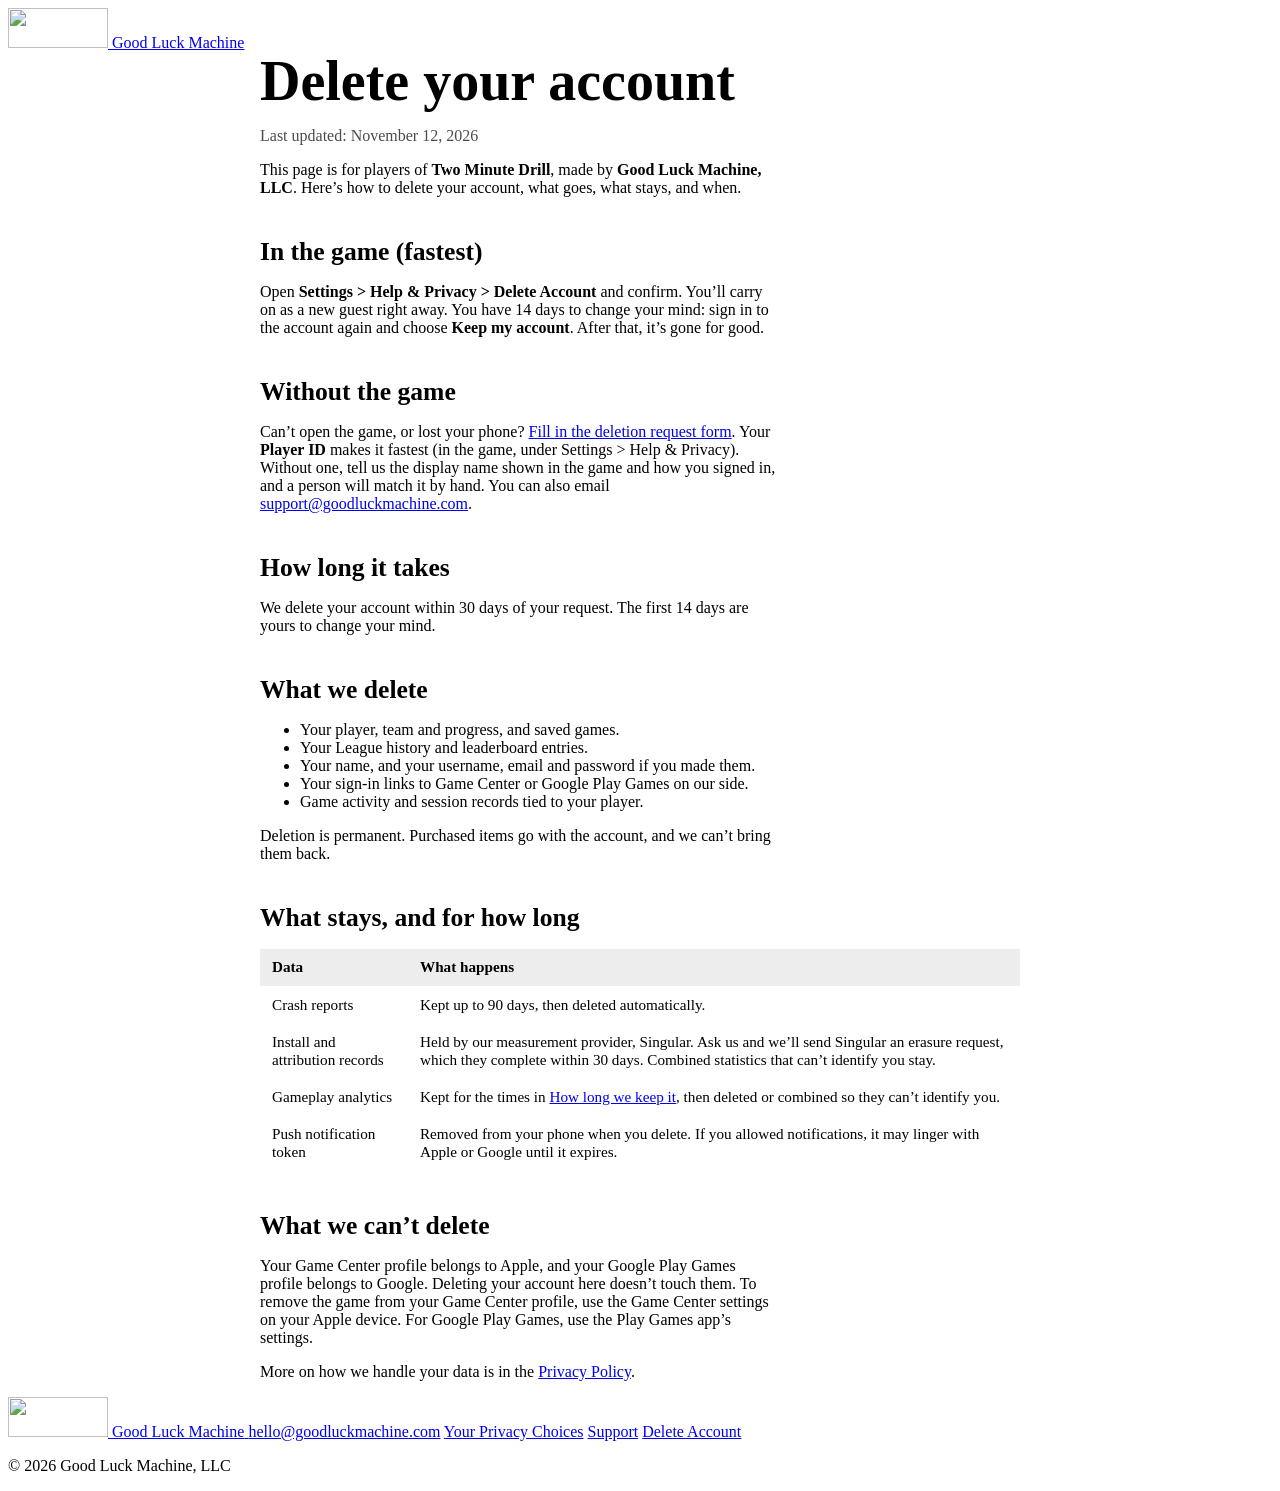
==== delete-account/index.html @ 895fca5c "Add support and delete-account pages, footer links, deletion link in privacy policy Co-Authored-By: " ====
<!doctype html>
<html lang="en">
  <head>
    <meta charset="UTF-8" />
    <meta name="viewport" content="width=device-width, initial-scale=1" />
    <meta name="description" content="How to delete your Two Minute Drill account, what is deleted and what is kept." />
    <meta name="theme-color" content="#f3f0e7" />
    <title>Delete your account — Good Luck Machine</title>
    <link rel="icon" href="../favicon.png" type="image/png" />
    <link rel="stylesheet" href="../styles.css" />
    <style>
      .policy {
        max-width: 760px;
        margin: 0 auto;
        padding: clamp(2rem, 6vw, 5rem) var(--pad);
      }
      .policy h1 {
        margin: 0 0 0.5rem;
        font-size: clamp(2.2rem, 6vw, 3.5rem);
        line-height: 1.05;
      }
      .policy h2 {
        margin: 2.5rem 0 0.5rem;
        font-size: clamp(1.25rem, 2.5vw, 1.6rem);
      }
      .policy p,
      .policy li {
        max-width: 65ch;
      }
      .table-wrap {
        overflow-x: auto;
        margin: 1rem 0;
      }
      .policy table {
        width: 100%;
        min-width: 560px;
        border-collapse: collapse;
        font-size: 0.95rem;
      }
      .policy th,
      .policy td {
        padding: 0.6rem 0.75rem;
        border: 2px solid var(--ink);
        text-align: left;
        vertical-align: top;
      }
      .policy th {
        background: rgba(36, 36, 42, 0.08);
      }
      .policy .updated {
        opacity: 0.7;
      }
    </style>
  </head>
  <body>
    <header class="site-header">
      <a class="wordmark" href="/" aria-label="Good Luck Machine, home">
        <img src="../assets/images/glm-logo.png" alt="" width="100" height="40" />
        <span>Good Luck Machine</span>
      </a>
    </header>

    <main class="policy" id="main">
      <h1>Delete your account</h1>
      <p class="updated">Last updated: November 12, 2026</p>
      <p>
        This page is for players of <strong>Two Minute Drill</strong>, made by
        <strong>Good Luck Machine, LLC</strong>. Here’s how to delete your
        account, what goes, what stays, and when.
      </p>

      <h2 id="in-app">In the game (fastest)</h2>
      <p>
        Open <strong>Settings &gt; Help &amp; Privacy &gt; Delete Account</strong>
        and confirm. You’ll carry on as a new guest right away. You have 14 days
        to change your mind: sign in to the account again and choose
        <strong>Keep my account</strong>. After that, it’s gone for good.
      </p>

      <h2 id="on-the-web">Without the game</h2>
      <p>
        Can’t open the game, or lost your phone?
        <a href="https://docs.google.com/forms/d/1GGKLIc24HUA5CSSPWOeoFz0nBloFnebU02pE1_n6dzg/viewform">Fill in the deletion request form</a>.
        Your <strong>Player ID</strong> makes it fastest (in the game, under
        Settings &gt; Help &amp; Privacy). Without one, tell us the display name
        shown in the game and how you signed in, and a person will match it by
        hand. You can also email
        <a href="mailto:support@goodluckmachine.com?subject=Account%20deletion%20request">support@goodluckmachine.com</a>.
      </p>

      <h2 id="timing">How long it takes</h2>
      <p>
        We delete your account within 30 days of your request. The first 14 days
        are yours to change your mind.
      </p>

      <h2 id="deleted">What we delete</h2>
      <ul>
        <li>Your player, team and progress, and saved games.</li>
        <li>Your League history and leaderboard entries.</li>
        <li>Your name, and your username, email and password if you made them.</li>
        <li>Your sign-in links to Game Center or Google Play Games on our side.</li>
        <li>Game activity and session records tied to your player.</li>
      </ul>
      <p>
        Deletion is permanent. Purchased items go with the account, and we can’t
        bring them back.
      </p>

      <h2 id="kept">What stays, and for how long</h2>
      <div class="table-wrap">
        <table>
          <tr><th>Data</th><th>What happens</th></tr>
          <tr><td>Crash reports</td><td>Kept up to 90 days, then deleted automatically.</td></tr>
          <tr><td>Install and attribution records</td><td>Held by our measurement provider, Singular. Ask us and we’ll send Singular an erasure request, which they complete within 30 days. Combined statistics that can’t identify you stay.</td></tr>
          <tr><td>Gameplay analytics</td><td>Kept for the times in <a href="../privacy/#retention">How long we keep it</a>, then deleted or combined so they can’t identify you.</td></tr>
          <tr><td>Push notification token</td><td>Removed from your phone when you delete. If you allowed notifications, it may linger with Apple or Google until it expires.</td></tr>
        </table>
      </div>

      <h2 id="platforms">What we can’t delete</h2>
      <p>
        Your Game Center profile belongs to Apple, and your Google Play Games
        profile belongs to Google. Deleting your account here doesn’t touch them.
        To remove the game from your Game Center profile, use the Game Center
        settings on your Apple device. For Google Play Games, use the Play Games
        app’s settings.
      </p>
      <p>
        More on how we handle your data is in the <a href="../privacy/">Privacy Policy</a>.
      </p>
    </main>

    <footer>
      <a class="footer-name" href="/">
        <img src="../assets/images/glm-logo.png" alt="" width="100" height="40" />
        <span>Good Luck Machine</span>
      </a>
      <a href="mailto:hello@goodluckmachine.com">hello@goodluckmachine.com</a>
      <a href="../privacy/#us-rights">Your Privacy Choices</a>
      <a href="../support/">Support</a>
      <a href="../delete-account/">Delete Account</a>
      <p>© 2026 Good Luck Machine, LLC</p>
    </footer>
  </body>
</html>
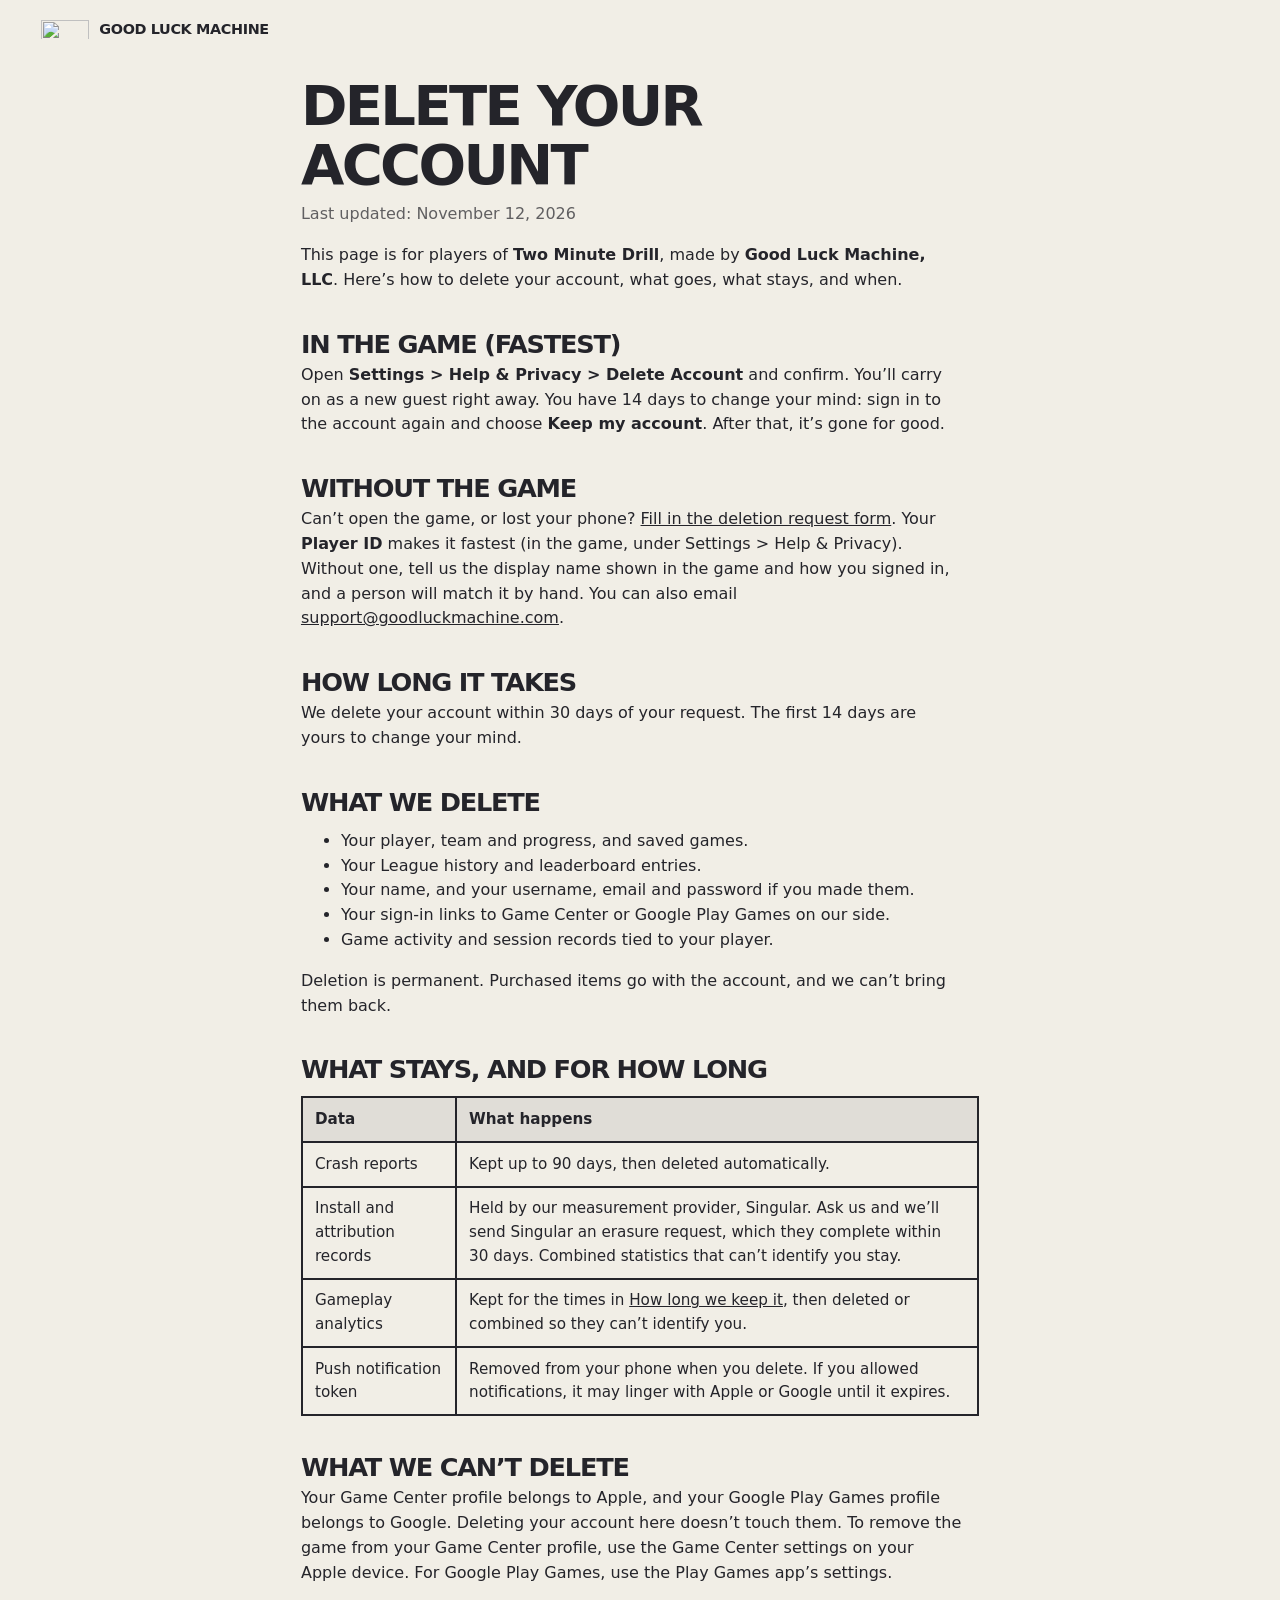
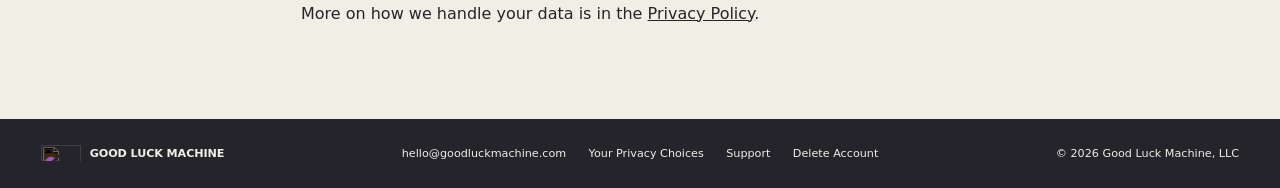
==== commit 5ea17141: "Fix footer layout: group links in one column Co-Authored-By: Claude Sonnet 5.5 <noreply@anthropic.co" ====
--- a/delete-account/index.html
+++ b/delete-account/index.html
@@ -136,10 +136,12 @@
         <img src="../assets/images/glm-logo.png" alt="" width="100" height="40" />
         <span>Good Luck Machine</span>
       </a>
-      <a href="mailto:hello@goodluckmachine.com">hello@goodluckmachine.com</a>
-      <a href="../privacy/#us-rights">Your Privacy Choices</a>
-      <a href="../support/">Support</a>
-      <a href="../delete-account/">Delete Account</a>
+      <nav class="footer-links" aria-label="Footer">
+        <a href="mailto:hello@goodluckmachine.com">hello@goodluckmachine.com</a>
+        <a href="../privacy/#us-rights">Your Privacy Choices</a>
+        <a href="../support/">Support</a>
+        <a href="../delete-account/">Delete Account</a>
+      </nav>
       <p>© 2026 Good Luck Machine, LLC</p>
     </footer>
   </body>
--- a/styles.css
+++ b/styles.css
@@ -0,0 +1,586 @@
+@font-face {
+  font-family: "Geist";
+  src: url("assets/fonts/Geist-Variable.woff2") format("woff2-variations");
+  font-style: normal;
+  font-weight: 100 900;
+  font-display: swap;
+}
+
+:root {
+  --paper: #f1eee6;
+  --ink: #24242a;
+  --blue: #2050bb;
+  --green: #469b49;
+  --orange: #e98030;
+  --yellow: #e1b43d;
+  --line: 3px solid var(--ink);
+  --pad: clamp(1rem, 3.2vw, 3.5rem);
+}
+
+* {
+  box-sizing: border-box;
+}
+
+html {
+  width: 100%;
+  max-width: 100%;
+  scroll-behavior: smooth;
+  overflow-x: hidden;
+  overflow-x: clip;
+}
+
+body {
+  width: 100%;
+  max-width: 100%;
+  margin: 0;
+  overflow-x: hidden;
+  overflow-x: clip;
+  background: var(--paper);
+  color: var(--ink);
+  font-family: "Geist", system-ui, sans-serif;
+  font-weight: 400;
+  line-height: 1.55;
+  text-rendering: optimizeLegibility;
+  -webkit-font-smoothing: antialiased;
+}
+
+main,
+section,
+footer {
+  width: 100%;
+  max-width: 100%;
+}
+
+a {
+  color: inherit;
+}
+
+button {
+  color: inherit;
+  font: inherit;
+}
+
+p {
+  max-width: 65ch;
+  line-height: 1.55;
+  text-wrap: pretty;
+}
+
+.section-blurb {
+  width: 100%;
+  max-width: 540px;
+  font-size: clamp(1rem, 1.25vw, 1.2rem);
+  font-weight: 400;
+  line-height: 1.55;
+}
+
+.skip-link {
+  position: fixed;
+  z-index: 100;
+  top: 1rem;
+  left: 1rem;
+  padding: 0.7rem 1rem;
+  border: var(--line);
+  background: var(--yellow);
+  font-weight: 700;
+  transform: translateY(-160%);
+}
+
+.skip-link:focus {
+  transform: none;
+}
+
+.site-header {
+  position: absolute;
+  z-index: 20;
+  top: 0;
+  left: 0;
+  display: flex;
+  width: 100%;
+  align-items: center;
+  justify-content: space-between;
+  padding: 1.25rem var(--pad);
+}
+
+.wordmark {
+  display: inline-flex;
+  min-width: 0;
+  align-items: center;
+  gap: 0.65rem;
+  font-size: 0.9rem;
+  font-weight: 900;
+  letter-spacing: -0.025em;
+  line-height: 1;
+  text-decoration: none;
+  text-transform: uppercase;
+}
+
+.wordmark img {
+  display: block;
+  width: 3rem;
+  height: auto;
+}
+
+.site-nav {
+  display: flex;
+  gap: 0.2rem;
+}
+
+.site-nav a {
+  padding: 0.45rem 0.8rem;
+  border: 1.5px solid transparent;
+  border-radius: 100px;
+  font-size: 0.72rem;
+  font-weight: 500;
+  letter-spacing: 0.06em;
+  text-decoration: none;
+  text-transform: uppercase;
+}
+
+.site-nav a:hover,
+.site-nav a:focus-visible {
+  border-color: transparent;
+  background: var(--orange);
+  color: var(--paper);
+  outline: none;
+}
+
+.menu-toggle {
+  display: none;
+}
+
+h1,
+h2,
+h3,
+p {
+  margin-top: 0;
+}
+
+h1,
+h2,
+h3 {
+  font-weight: 900;
+  letter-spacing: -0.0475em;
+  text-transform: uppercase;
+}
+
+h1 {
+  margin: 0;
+  font-size: clamp(4rem, 10vw, 10.5rem);
+  line-height: 0.78;
+}
+
+h1 span {
+  color: var(--blue);
+}
+
+h2 {
+  line-height: 0.86;
+}
+
+h3 {
+  line-height: 0.9;
+}
+
+.hero {
+  position: relative;
+  display: grid;
+  min-height: 660px;
+  grid-template-columns: 1fr;
+  align-items: center;
+  padding: 7.2rem var(--pad) 4.5rem;
+  overflow: hidden;
+  background: var(--paper);
+}
+
+.hero-copy {
+  position: relative;
+  z-index: 2;
+  display: grid;
+  min-width: 0;
+  grid-template-columns: minmax(0, 1.15fr) minmax(320px, 0.85fr);
+  gap: clamp(1.5rem, 2.8vw, 3.5rem);
+  align-items: center;
+}
+
+.hero-intro {
+  margin: 0;
+}
+
+.scroll-cue {
+  position: absolute;
+  bottom: 1.25rem;
+  left: var(--pad);
+  display: flex;
+  align-items: center;
+  gap: 0.65rem;
+  font-size: 0.65rem;
+  font-weight: 500;
+  letter-spacing: 0.08em;
+  text-decoration: none;
+  text-transform: uppercase;
+}
+
+.scroll-cue span:last-child {
+  display: grid;
+  width: 1.7rem;
+  height: 1.7rem;
+  place-items: center;
+  border: 0;
+  border-radius: 50%;
+  background: var(--ink);
+  color: var(--paper);
+}
+
+.section-label {
+  display: flex;
+  align-items: center;
+  gap: 0.7rem;
+  align-self: start;
+  font-size: 0.66rem;
+  font-weight: 500;
+  letter-spacing: 0.1em;
+  text-transform: uppercase;
+}
+
+.section-label span:first-child {
+  display: grid;
+  width: 1.8rem;
+  height: 1.8rem;
+  place-items: center;
+  border: 0;
+  border-radius: 50%;
+  background: var(--paper);
+  color: var(--ink);
+  font-size: 0.52rem;
+}
+
+.games {
+  position: relative;
+  display: grid;
+  min-height: 500px;
+  grid-template-columns: 20% 80%;
+  align-items: center;
+  padding: 3.5rem var(--pad);
+  overflow: hidden;
+  background: var(--blue);
+  color: var(--paper);
+}
+
+.games-copy {
+  position: relative;
+  z-index: 2;
+  min-width: 0;
+}
+
+.games-copy h2,
+.about-copy h2,
+.contact-copy h2 {
+  margin-bottom: 1.25rem;
+  font-size: clamp(3.7rem, 7.2vw, 7.5rem);
+}
+
+.games-copy p {
+  margin-bottom: 0;
+}
+
+.about {
+  padding: 3.5rem var(--pad);
+  background: var(--green);
+  color: var(--paper);
+}
+
+.about-copy {
+  margin: 2.75rem 0 3.5rem 20%;
+}
+
+.about-copy h2 {
+  margin-bottom: 0;
+}
+
+.about-copy p {
+  margin: 1.75rem 0 0;
+}
+
+.contact {
+  display: grid;
+  min-height: 440px;
+  grid-template-columns: 20% 80%;
+  padding: 3.5rem var(--pad);
+  background: var(--yellow);
+  color: var(--ink);
+}
+
+.contact-copy {
+  display: flex;
+  flex-direction: column;
+  align-items: flex-start;
+  gap: 1.5rem;
+  min-width: 0;
+  max-width: 900px;
+}
+
+.contact-copy > h2,
+.contact-copy > p,
+.contact-copy > a {
+  margin: 0;
+}
+
+.email-link {
+  display: inline-flex;
+  width: auto;
+  min-width: 0;
+  max-width: 100%;
+  align-items: center;
+  justify-content: flex-start;
+  gap: 0.55em;
+  padding: 0;
+  font-size: clamp(1rem, 1.8vw, 1.55rem);
+  font-weight: 600;
+  text-decoration: none;
+}
+
+.email-link span:first-child {
+  min-width: 0;
+  overflow-wrap: anywhere;
+  word-break: break-word;
+}
+
+.email-link span:last-child {
+  flex: 0 0 auto;
+  transition: transform 100ms ease;
+}
+
+.email-link:hover span:last-child {
+  transform: translate(3px, -3px);
+}
+
+footer {
+  display: grid;
+  grid-template-columns: auto 1fr auto;
+  align-items: center;
+  gap: 1rem;
+  padding: 1.6rem var(--pad);
+  background: var(--ink);
+  color: var(--paper);
+  font-size: 0.7rem;
+}
+
+footer a {
+  text-decoration: none;
+}
+
+.footer-name {
+  display: inline-flex;
+  align-items: center;
+  gap: 0.55rem;
+  font-weight: 700;
+  letter-spacing: -0.01em;
+  text-transform: uppercase;
+}
+
+.footer-name img {
+  display: block;
+  width: 2.5rem;
+  height: auto;
+  filter: invert(1);
+}
+
+footer p {
+  margin: 0;
+  text-align: right;
+}
+
+.footer-links {
+  display: flex;
+  flex-wrap: wrap;
+  justify-content: center;
+  gap: 0.4rem 1.4rem;
+}
+
+.reveal {
+  opacity: 0;
+  transform: translateY(16px);
+  transition: opacity 420ms ease, transform 420ms cubic-bezier(0.2, 0.75, 0.25, 1);
+}
+
+.reveal.visible {
+  opacity: 1;
+  transform: none;
+}
+
+@media (max-width: 900px) {
+  .hero {
+    min-height: 610px;
+  }
+
+  .games {
+    grid-template-columns: 20% 80%;
+  }
+
+  .about-copy {
+    margin-left: 10%;
+  }
+}
+
+@media (max-width: 700px) {
+  .site-header {
+    right: 0;
+    left: 0;
+    width: auto;
+    max-width: 100%;
+    padding: 1rem;
+  }
+
+  .menu-toggle {
+    position: relative;
+    z-index: 22;
+    display: block;
+    padding: 0.5rem 0.8rem;
+    border: 2px solid var(--ink);
+    border-radius: 100px;
+    background: var(--paper);
+    font-size: 0.68rem;
+    font-weight: 500;
+    letter-spacing: 0.06em;
+    text-transform: uppercase;
+  }
+
+  .site-nav {
+    position: fixed;
+    z-index: 21;
+    inset: 0;
+    display: flex;
+    flex-direction: column;
+    align-items: center;
+    justify-content: center;
+    gap: 0.8rem;
+    background: var(--paper);
+    opacity: 0;
+    pointer-events: none;
+    transform: translateY(-1rem);
+    transition: opacity 150ms ease, transform 150ms ease;
+  }
+
+  .site-nav.open {
+    opacity: 1;
+    pointer-events: auto;
+    transform: none;
+  }
+
+  .site-nav a {
+    font-size: 2.4rem;
+    font-weight: 900;
+    letter-spacing: -0.04em;
+  }
+
+  .hero {
+    display: block;
+    min-height: auto;
+    padding: 7.5rem 1rem 4.5rem;
+  }
+
+  h1 {
+    font-size: clamp(3.8rem, 19vw, 6rem);
+    line-height: 0.8;
+  }
+
+  .hero-intro {
+    margin: 1.8rem 0 0;
+  }
+
+  .hero-copy {
+    display: block;
+  }
+
+  .scroll-cue {
+    position: static;
+    width: fit-content;
+    margin-top: 1.5rem;
+  }
+
+  .games,
+  .contact {
+    display: block;
+    min-height: auto;
+    padding: 2.75rem 1rem;
+  }
+
+  .games-copy,
+  .contact-copy {
+    margin-top: 3rem;
+  }
+
+  .games-copy h2,
+  .about-copy h2,
+  .contact-copy h2 {
+    font-size: clamp(3.6rem, 17vw, 5.7rem);
+  }
+
+  .about {
+    padding: 2.75rem 1rem;
+  }
+
+  .about-copy {
+    display: block;
+    margin: 3rem 0;
+  }
+
+  .about-copy p {
+    margin-top: 1.8rem;
+  }
+
+  .contact {
+    min-height: 470px;
+  }
+
+  .email-link {
+    width: auto;
+    max-width: 100%;
+    overflow-wrap: anywhere;
+  }
+
+  footer {
+    grid-template-columns: 1fr;
+    gap: 0.75rem;
+    padding: 1.5rem 1rem;
+  }
+
+  footer p {
+    text-align: left;
+  }
+
+  .footer-links {
+    justify-content: flex-start;
+  }
+}
+
+@media (max-width: 360px) {
+  .wordmark {
+    gap: 0.45rem;
+    font-size: 0.75rem;
+  }
+
+  .wordmark img {
+    width: 2.4rem;
+  }
+}
+
+@media (prefers-reduced-motion: reduce) {
+  html {
+    scroll-behavior: auto;
+  }
+
+  *,
+  *::before,
+  *::after {
+    animation-duration: 0.01ms !important;
+    animation-iteration-count: 1 !important;
+    transition-duration: 0.01ms !important;
+  }
+
+  .reveal {
+    opacity: 1;
+    transform: none;
+  }
+}
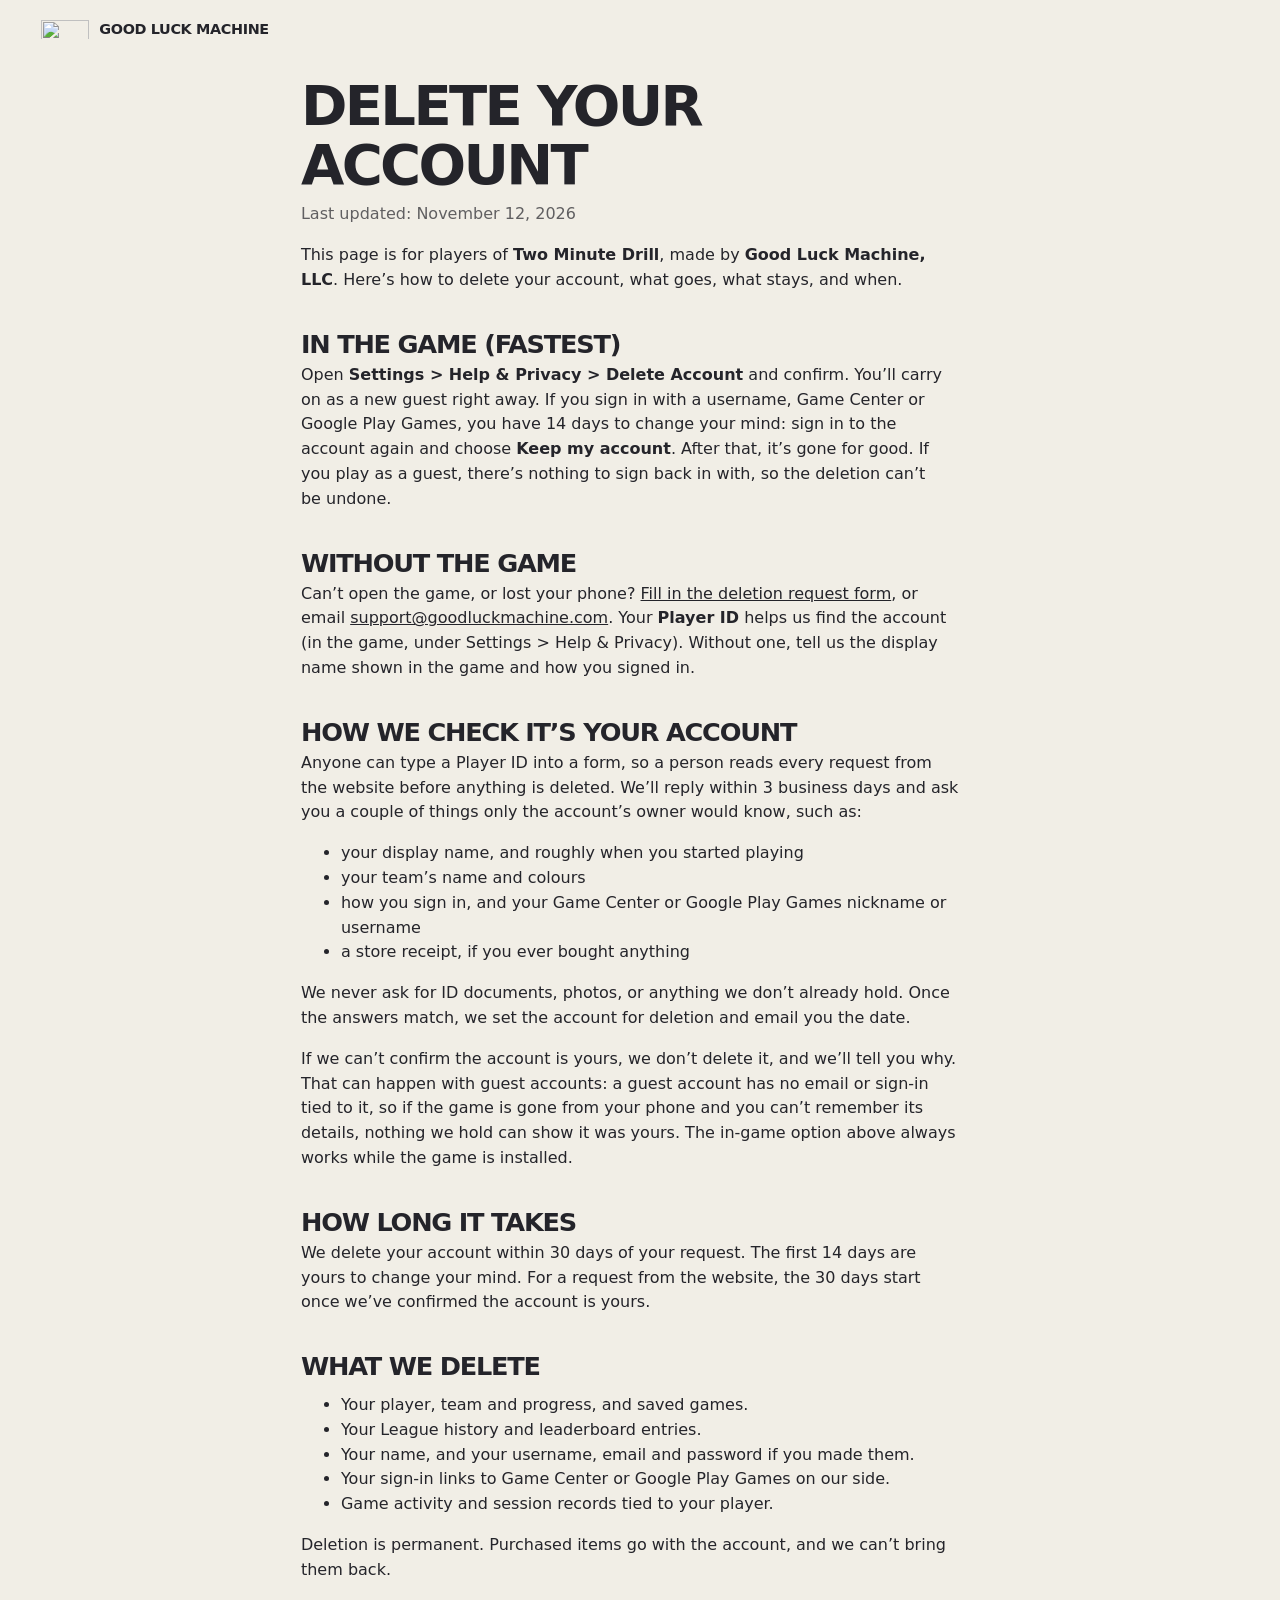
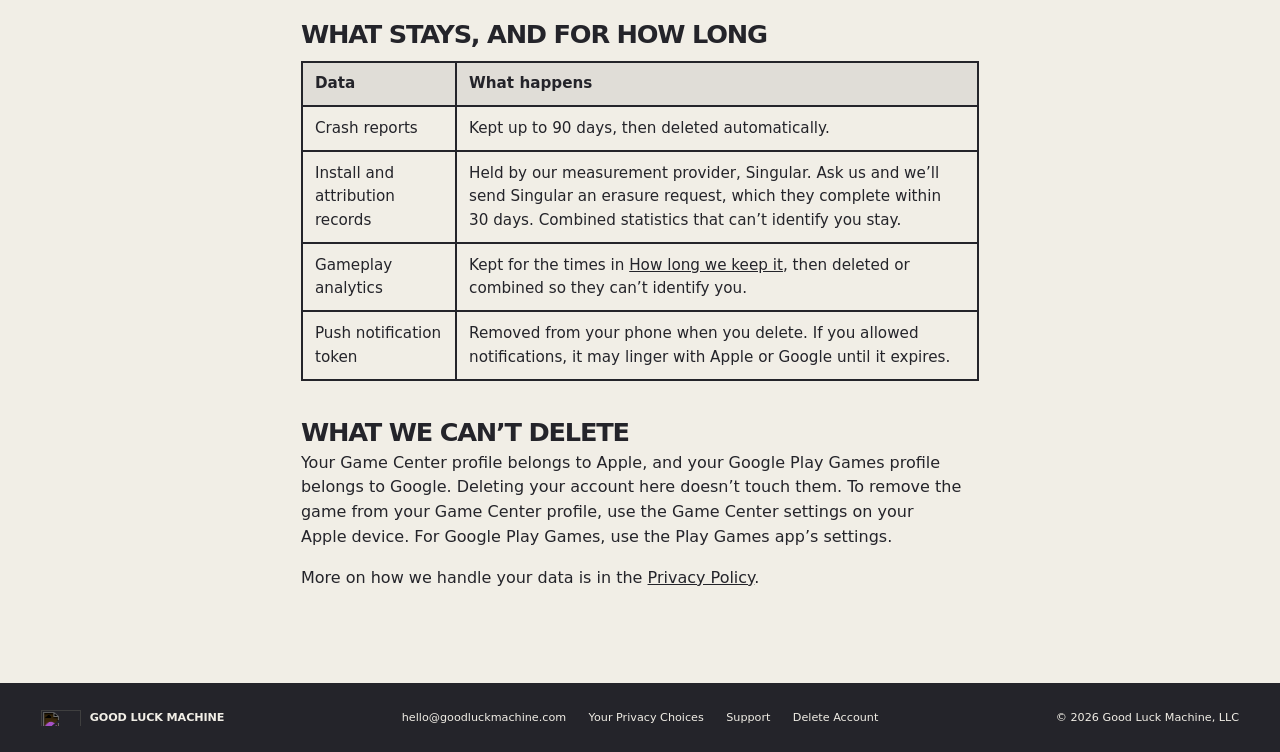
==== commit ff9b448a: "Delete-account page: how we check a web request is yours Co-Authored-By: Claude Opus 5.5 <noreply@an" ====
--- a/delete-account/index.html
+++ b/delete-account/index.html
@@ -72,26 +72,56 @@
       <h2 id="in-app">In the game (fastest)</h2>
       <p>
         Open <strong>Settings &gt; Help &amp; Privacy &gt; Delete Account</strong>
-        and confirm. You’ll carry on as a new guest right away. You have 14 days
-        to change your mind: sign in to the account again and choose
-        <strong>Keep my account</strong>. After that, it’s gone for good.
+        and confirm. You’ll carry on as a new guest right away. If you sign in
+        with a username, Game Center or Google Play Games, you have 14 days to
+        change your mind: sign in to the account again and choose
+        <strong>Keep my account</strong>. After that, it’s gone for good. If you
+        play as a guest, there’s nothing to sign back in with, so the deletion
+        can’t be undone.
       </p>
 
       <h2 id="on-the-web">Without the game</h2>
       <p>
         Can’t open the game, or lost your phone?
-        <a href="https://docs.google.com/forms/d/1GGKLIc24HUA5CSSPWOeoFz0nBloFnebU02pE1_n6dzg/viewform">Fill in the deletion request form</a>.
-        Your <strong>Player ID</strong> makes it fastest (in the game, under
-        Settings &gt; Help &amp; Privacy). Without one, tell us the display name
-        shown in the game and how you signed in, and a person will match it by
-        hand. You can also email
+        <a href="https://docs.google.com/forms/d/1GGKLIc24HUA5CSSPWOeoFz0nBloFnebU02pE1_n6dzg/viewform">Fill in the deletion request form</a>,
+        or email
         <a href="mailto:support@goodluckmachine.com?subject=Account%20deletion%20request">support@goodluckmachine.com</a>.
+        Your <strong>Player ID</strong> helps us find the account (in the game,
+        under Settings &gt; Help &amp; Privacy). Without one, tell us the display
+        name shown in the game and how you signed in.
+      </p>
+
+      <h2 id="checking">How we check it’s your account</h2>
+      <p>
+        Anyone can type a Player ID into a form, so a person reads every request
+        from the website before anything is deleted. We’ll reply within 3
+        business days and ask you a couple of things only the account’s owner
+        would know, such as:
+      </p>
+      <ul>
+        <li>your display name, and roughly when you started playing</li>
+        <li>your team’s name and colours</li>
+        <li>how you sign in, and your Game Center or Google Play Games nickname or username</li>
+        <li>a store receipt, if you ever bought anything</li>
+      </ul>
+      <p>
+        We never ask for ID documents, photos, or anything we don’t already hold.
+        Once the answers match, we set the account for deletion and email you the
+        date.
+      </p>
+      <p>
+        If we can’t confirm the account is yours, we don’t delete it, and we’ll
+        tell you why. That can happen with guest accounts: a guest account has no
+        email or sign-in tied to it, so if the game is gone from your phone and
+        you can’t remember its details, nothing we hold can show it was yours. The in-game option above
+        always works while the game is installed.
       </p>
 
       <h2 id="timing">How long it takes</h2>
       <p>
         We delete your account within 30 days of your request. The first 14 days
-        are yours to change your mind.
+        are yours to change your mind. For a request from the website, the 30
+        days start once we’ve confirmed the account is yours.
       </p>
 
       <h2 id="deleted">What we delete</h2>
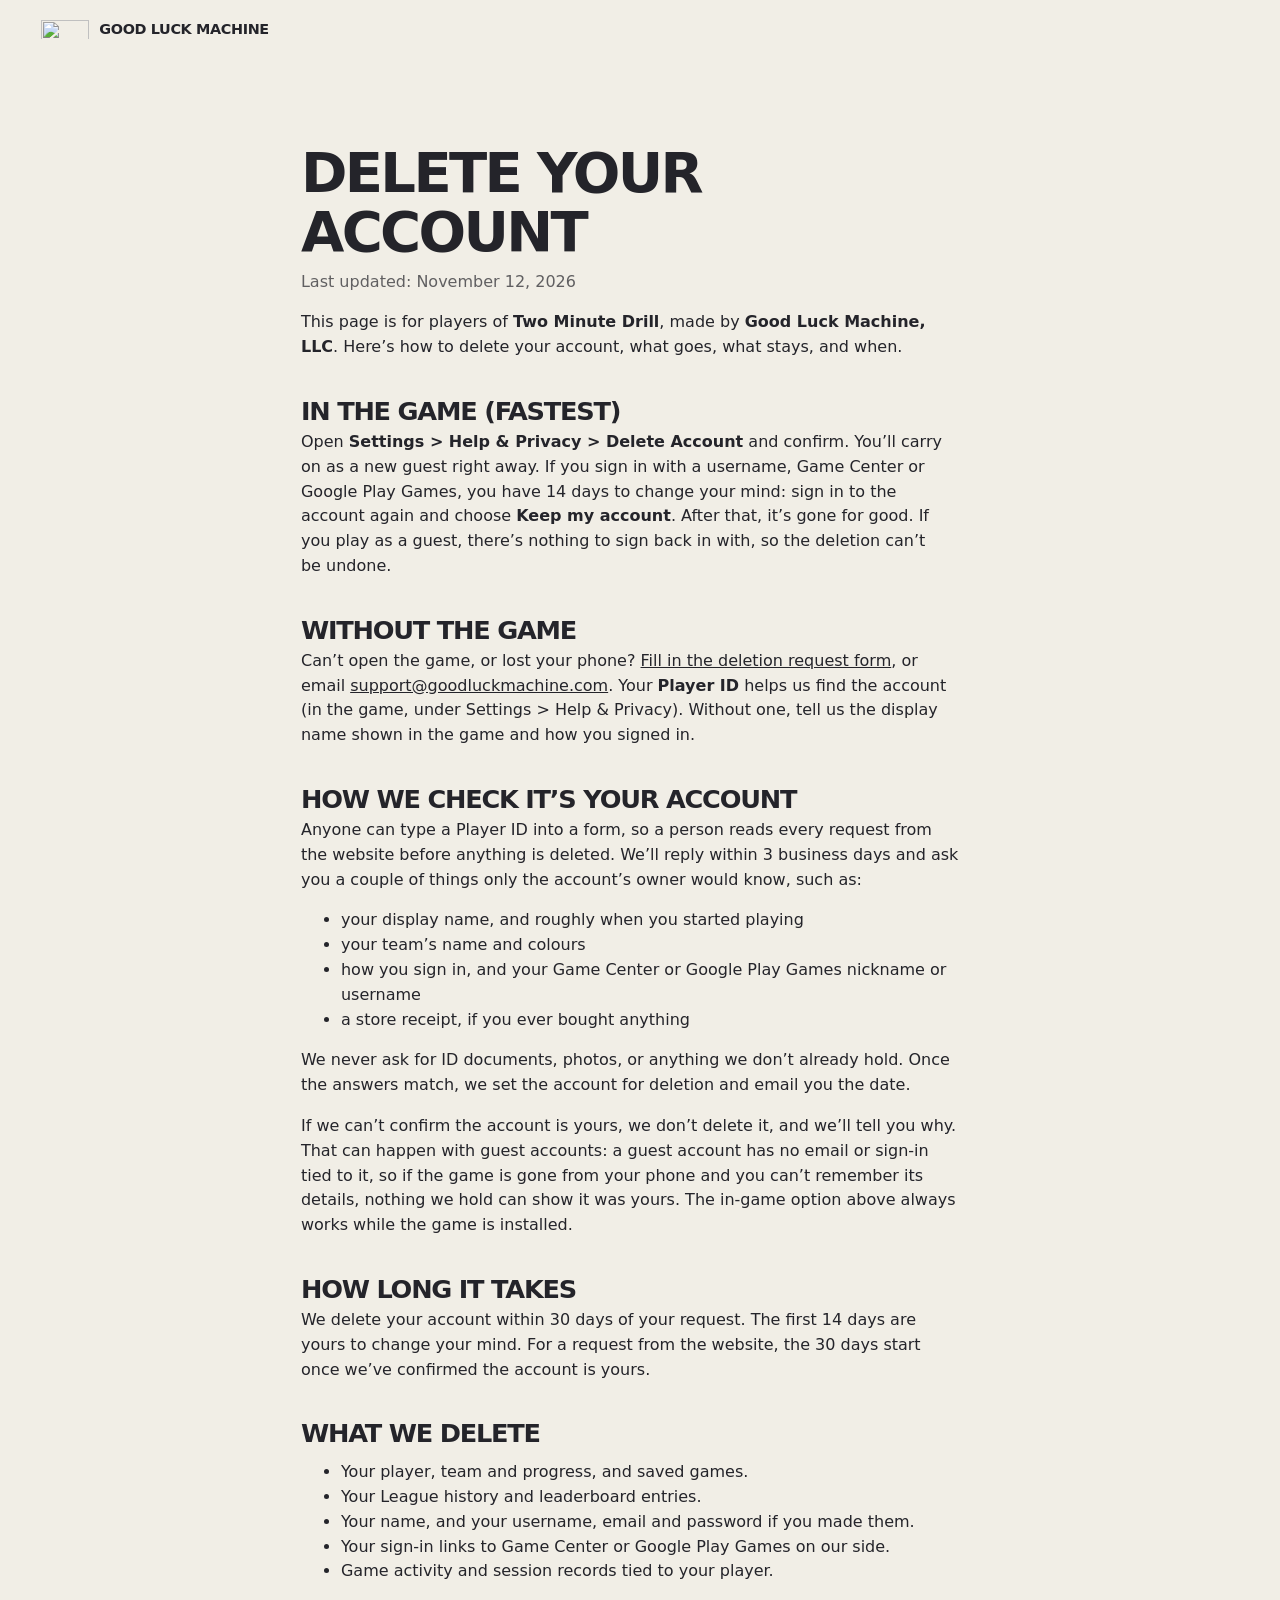
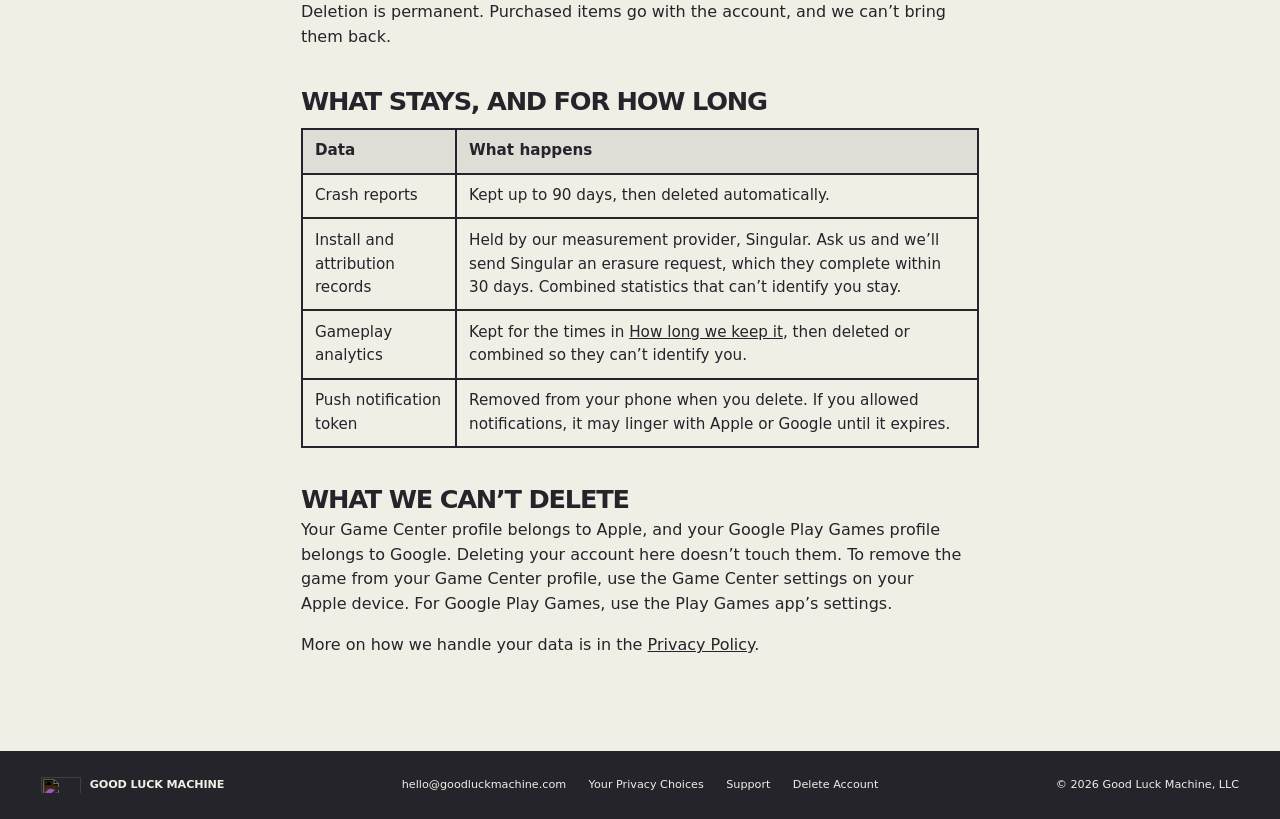
==== commit 8b27e955: "Unify About/Games/Contact section styles, add header space on policy pages Co-Authored-By: Claude So" ====
--- a/delete-account/index.html
+++ b/delete-account/index.html
@@ -12,7 +12,7 @@
       .policy {
         max-width: 760px;
         margin: 0 auto;
-        padding: clamp(2rem, 6vw, 5rem) var(--pad);
+        padding: clamp(5rem, 12vw, 9rem) var(--pad) clamp(2rem, 6vw, 5rem);
       }
       .policy h1 {
         margin: 0 0 0.5rem;
--- a/styles.css
+++ b/styles.css
@@ -255,7 +255,9 @@
   font-size: 0.52rem;
 }
 
-.games {
+.about,
+.games,
+.contact {
   position: relative;
   display: grid;
   min-height: 500px;
@@ -263,6 +265,9 @@
   align-items: center;
   padding: 3.5rem var(--pad);
   overflow: hidden;
+}
+
+.games {
   background: var(--blue);
   color: var(--paper);
 }
@@ -285,28 +290,19 @@
 }
 
 .about {
-  padding: 3.5rem var(--pad);
   background: var(--green);
   color: var(--paper);
 }
 
 .about-copy {
-  margin: 2.75rem 0 3.5rem 20%;
-}
-
-.about-copy h2 {
-  margin-bottom: 0;
+  min-width: 0;
 }
 
 .about-copy p {
-  margin: 1.75rem 0 0;
+  margin: 0;
 }
 
 .contact {
-  display: grid;
-  min-height: 440px;
-  grid-template-columns: 20% 80%;
-  padding: 3.5rem var(--pad);
   background: var(--yellow);
   color: var(--ink);
 }
@@ -416,10 +412,6 @@
 
   .games {
     grid-template-columns: 20% 80%;
-  }
-
-  .about-copy {
-    margin-left: 10%;
   }
 }
 
@@ -500,6 +492,7 @@
   }
 
   .games,
+  .about,
   .contact {
     display: block;
     min-height: auto;
@@ -507,6 +500,7 @@
   }
 
   .games-copy,
+  .about-copy,
   .contact-copy {
     margin-top: 3rem;
   }
@@ -515,23 +509,6 @@
   .about-copy h2,
   .contact-copy h2 {
     font-size: clamp(3.6rem, 17vw, 5.7rem);
-  }
-
-  .about {
-    padding: 2.75rem 1rem;
-  }
-
-  .about-copy {
-    display: block;
-    margin: 3rem 0;
-  }
-
-  .about-copy p {
-    margin-top: 1.8rem;
-  }
-
-  .contact {
-    min-height: 470px;
   }
 
   .email-link {
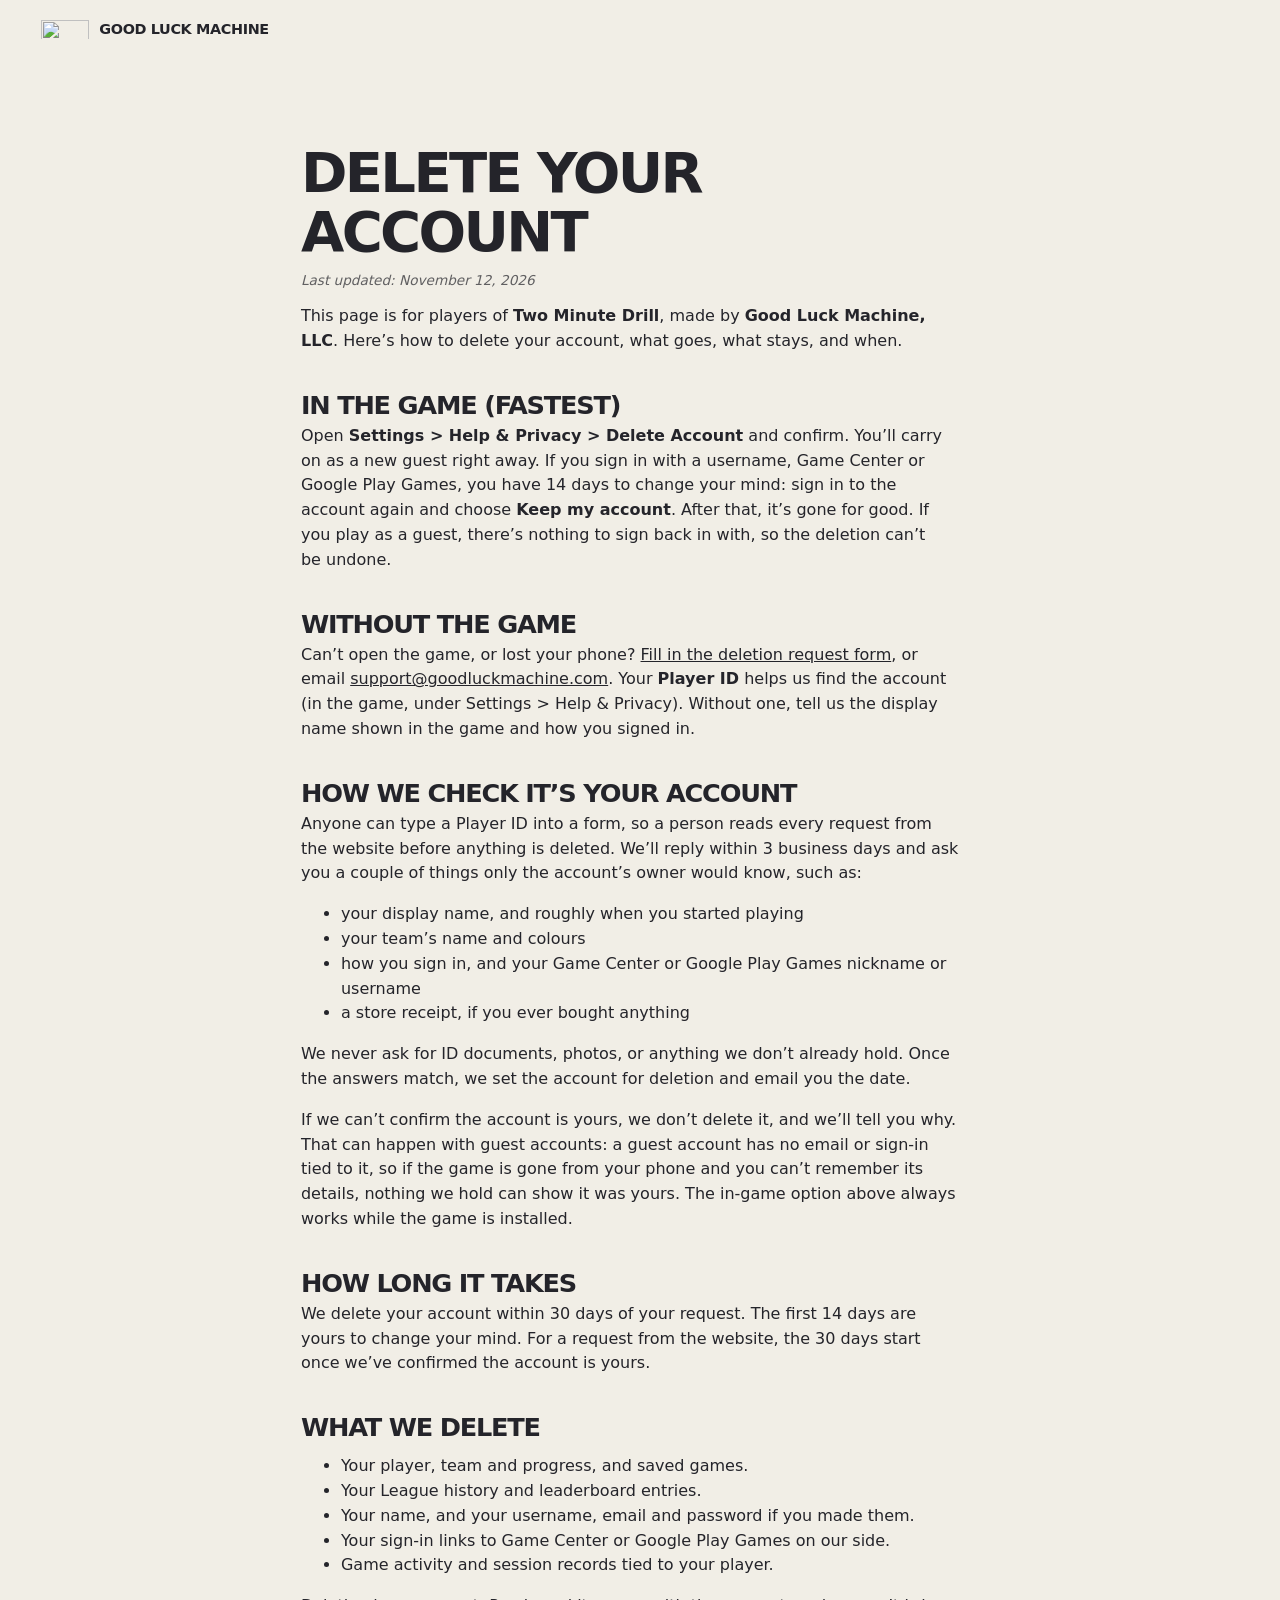
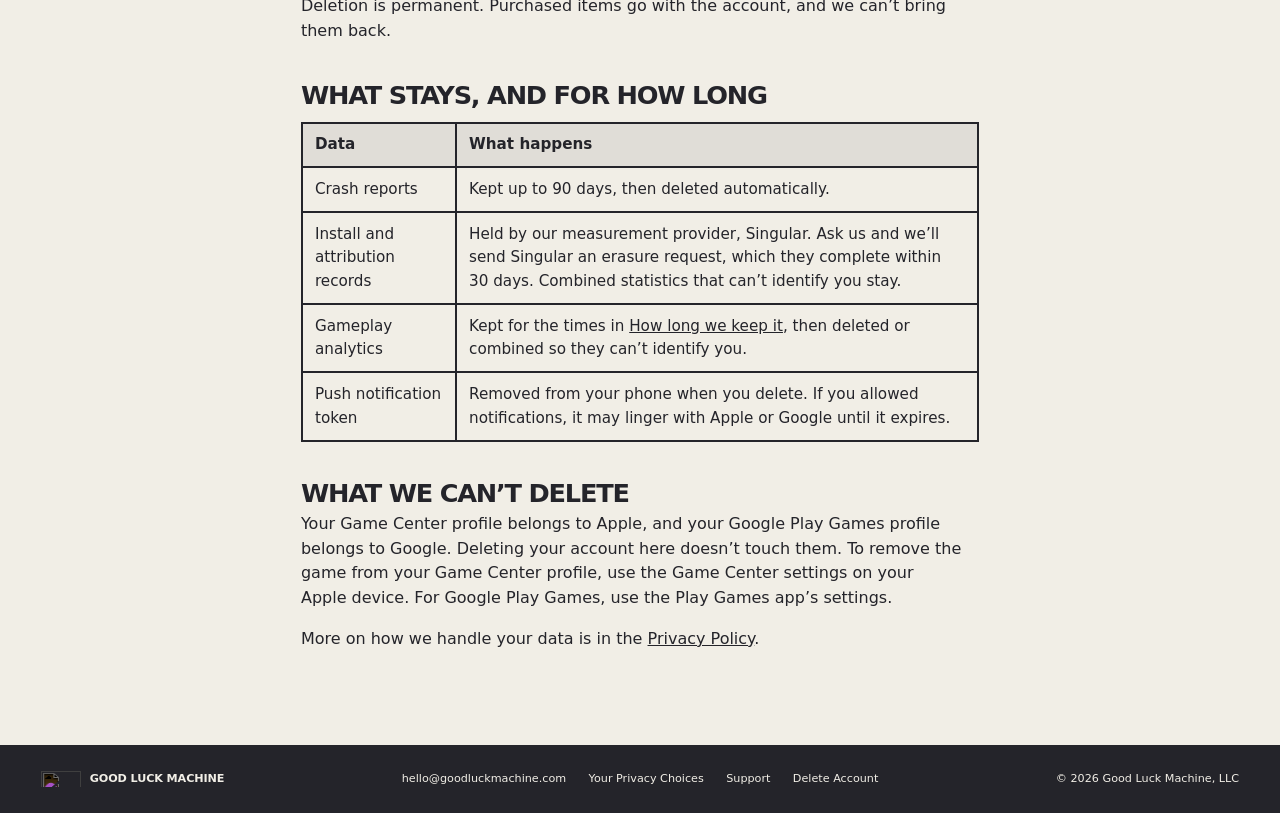
==== commit d748762c: "Move policy page styles into styles.css, add type tokens, smaller italic updated line Co-Authored-By" ====
--- a/delete-account/index.html
+++ b/delete-account/index.html
@@ -8,49 +8,6 @@
     <title>Delete your account — Good Luck Machine</title>
     <link rel="icon" href="../favicon.png" type="image/png" />
     <link rel="stylesheet" href="../styles.css" />
-    <style>
-      .policy {
-        max-width: 760px;
-        margin: 0 auto;
-        padding: clamp(5rem, 12vw, 9rem) var(--pad) clamp(2rem, 6vw, 5rem);
-      }
-      .policy h1 {
-        margin: 0 0 0.5rem;
-        font-size: clamp(2.2rem, 6vw, 3.5rem);
-        line-height: 1.05;
-      }
-      .policy h2 {
-        margin: 2.5rem 0 0.5rem;
-        font-size: clamp(1.25rem, 2.5vw, 1.6rem);
-      }
-      .policy p,
-      .policy li {
-        max-width: 65ch;
-      }
-      .table-wrap {
-        overflow-x: auto;
-        margin: 1rem 0;
-      }
-      .policy table {
-        width: 100%;
-        min-width: 560px;
-        border-collapse: collapse;
-        font-size: 0.95rem;
-      }
-      .policy th,
-      .policy td {
-        padding: 0.6rem 0.75rem;
-        border: 2px solid var(--ink);
-        text-align: left;
-        vertical-align: top;
-      }
-      .policy th {
-        background: rgba(36, 36, 42, 0.08);
-      }
-      .policy .updated {
-        opacity: 0.7;
-      }
-    </style>
   </head>
   <body>
     <header class="site-header">
--- a/styles.css
+++ b/styles.css
@@ -15,6 +15,12 @@
   --yellow: #e1b43d;
   --line: 3px solid var(--ink);
   --pad: clamp(1rem, 3.2vw, 3.5rem);
+
+  /* Type scale for running text. Display type (h1/h2) is sized per component. */
+  --text-body: 1rem;
+  --text-small: 0.85rem;
+  --measure: 65ch;
+  --doc-width: 760px;
 }
 
 * {
@@ -38,6 +44,7 @@
   background: var(--paper);
   color: var(--ink);
   font-family: "Geist", system-ui, sans-serif;
+  font-size: var(--text-body);
   font-weight: 400;
   line-height: 1.55;
   text-rendering: optimizeLegibility;
@@ -61,7 +68,7 @@
 }
 
 p {
-  max-width: 65ch;
+  max-width: var(--measure);
   line-height: 1.55;
   text-wrap: pretty;
 }
@@ -561,3 +568,56 @@
     transform: none;
   }
 }
+
+/* Document pages (support, privacy, delete account) */
+.policy {
+  max-width: var(--doc-width);
+  margin: 0 auto;
+  padding: clamp(5rem, 12vw, 9rem) var(--pad) clamp(2rem, 6vw, 5rem);
+}
+
+.policy h1 {
+  margin: 0 0 0.5rem;
+  font-size: clamp(2.2rem, 6vw, 3.5rem);
+  line-height: 1.05;
+}
+
+.policy h2 {
+  margin: 2.5rem 0 0.5rem;
+  font-size: clamp(1.25rem, 2.5vw, 1.6rem);
+}
+
+.policy p,
+.policy li {
+  max-width: var(--measure);
+}
+
+.policy .updated {
+  font-size: var(--text-small);
+  font-style: italic;
+  opacity: 0.7;
+}
+
+.table-wrap {
+  overflow-x: auto;
+  margin: 1rem 0;
+}
+
+.policy table {
+  width: 100%;
+  min-width: 560px;
+  border-collapse: collapse;
+  font-size: 0.95rem;
+}
+
+.policy th,
+.policy td {
+  padding: 0.6rem 0.75rem;
+  border: 2px solid var(--ink);
+  text-align: left;
+  vertical-align: top;
+}
+
+.policy th {
+  background: rgba(36, 36, 42, 0.08);
+}
